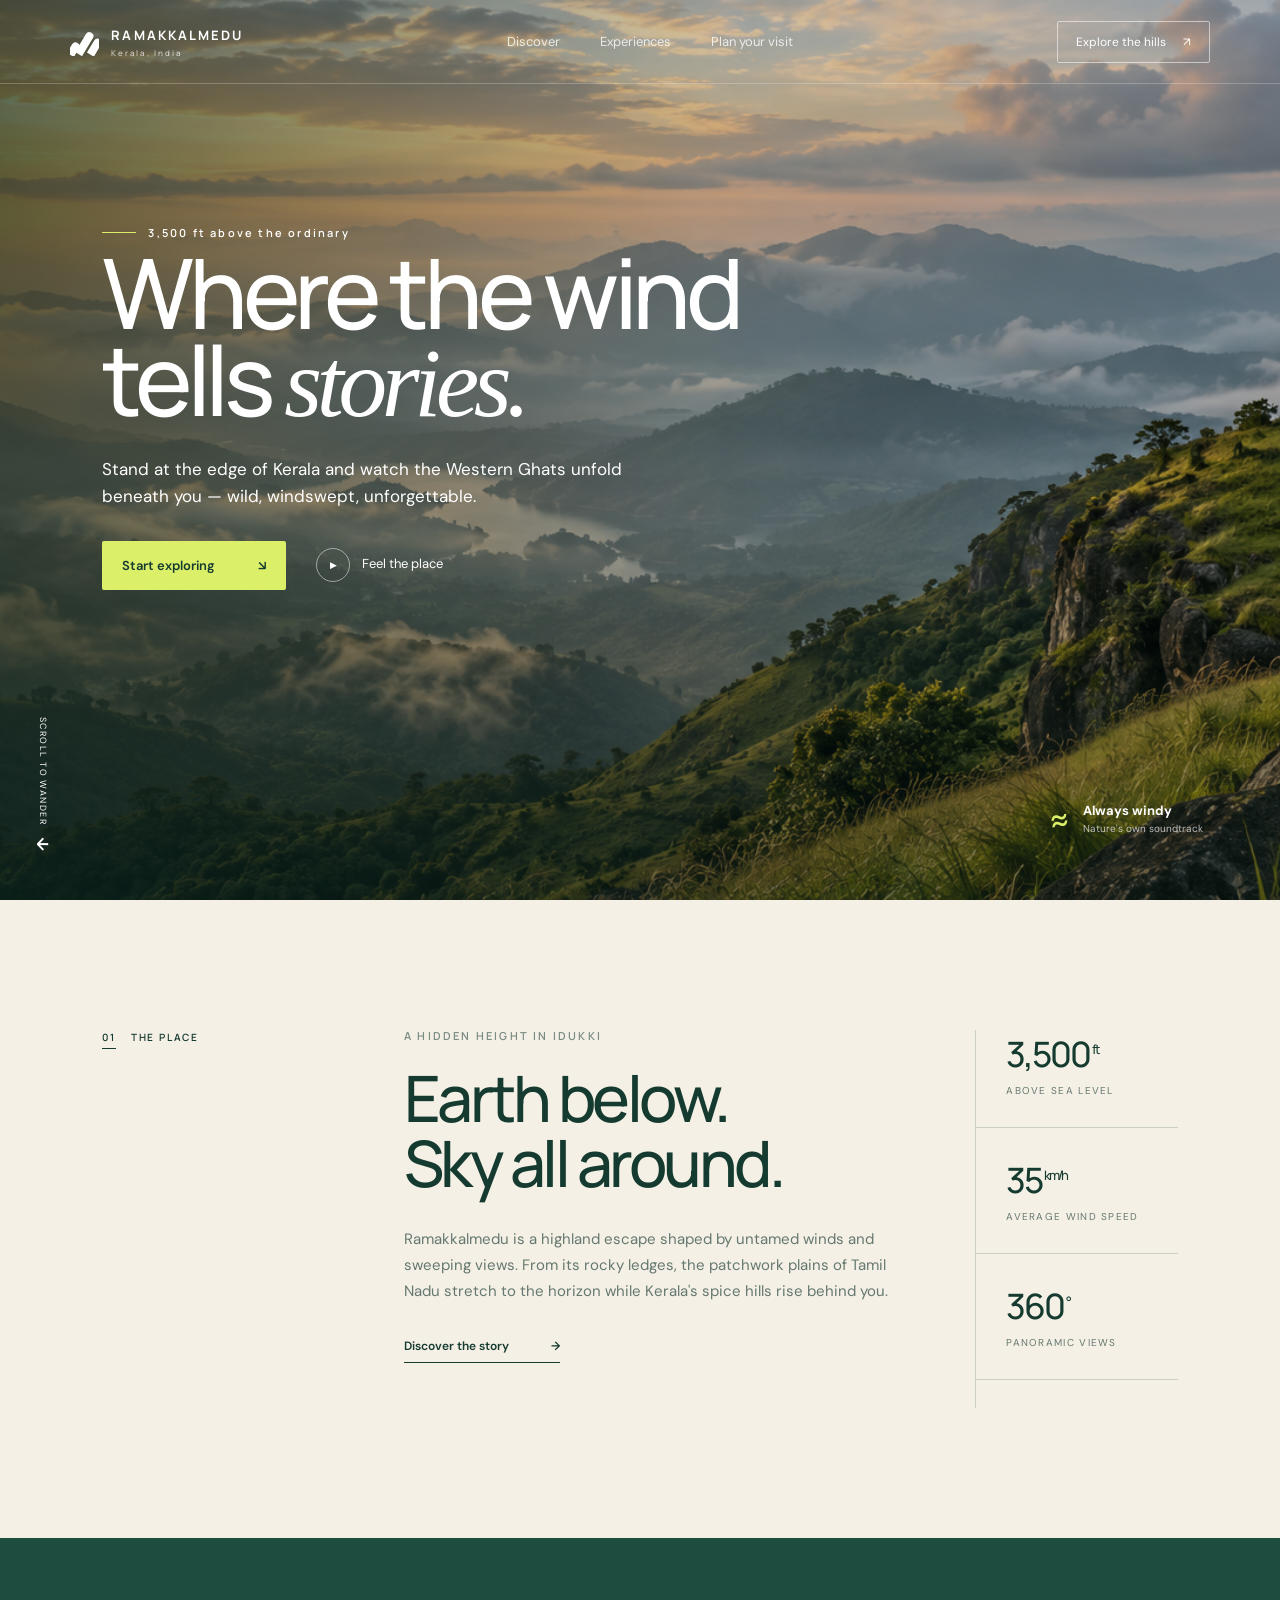
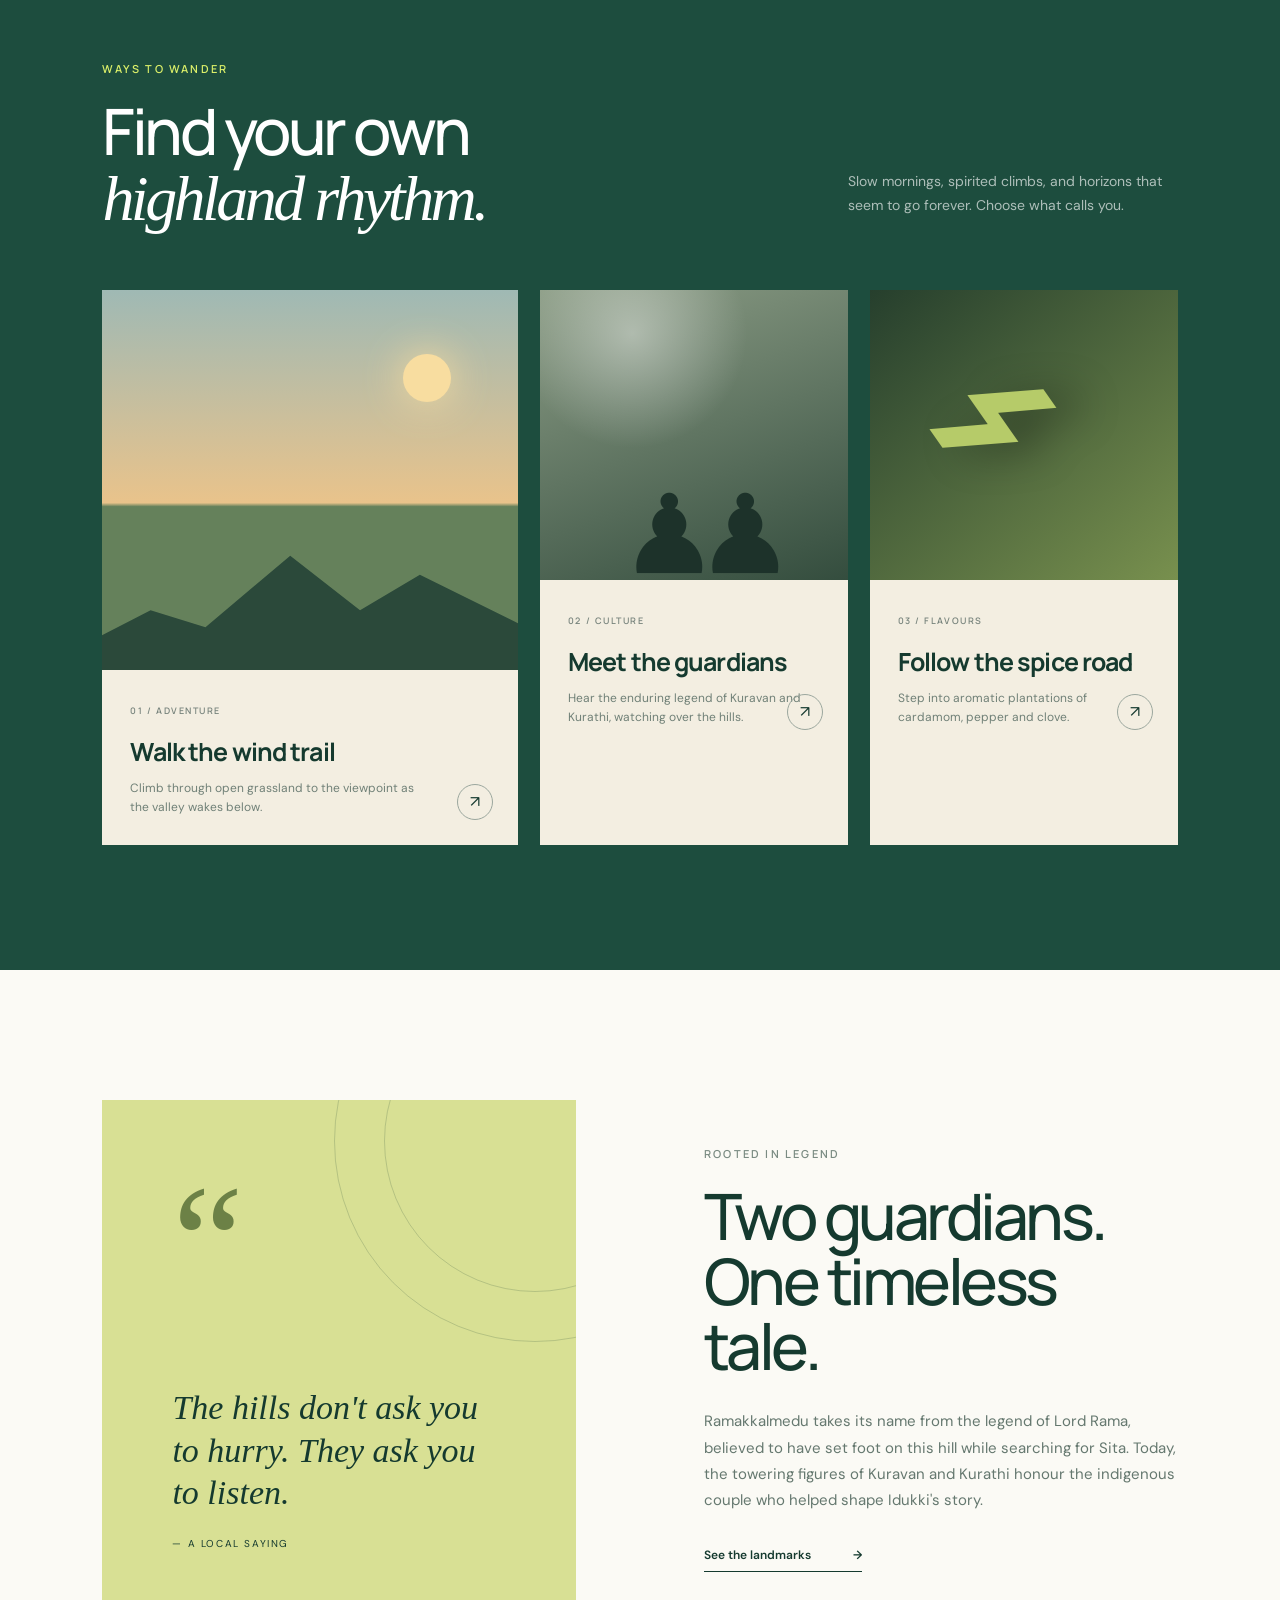
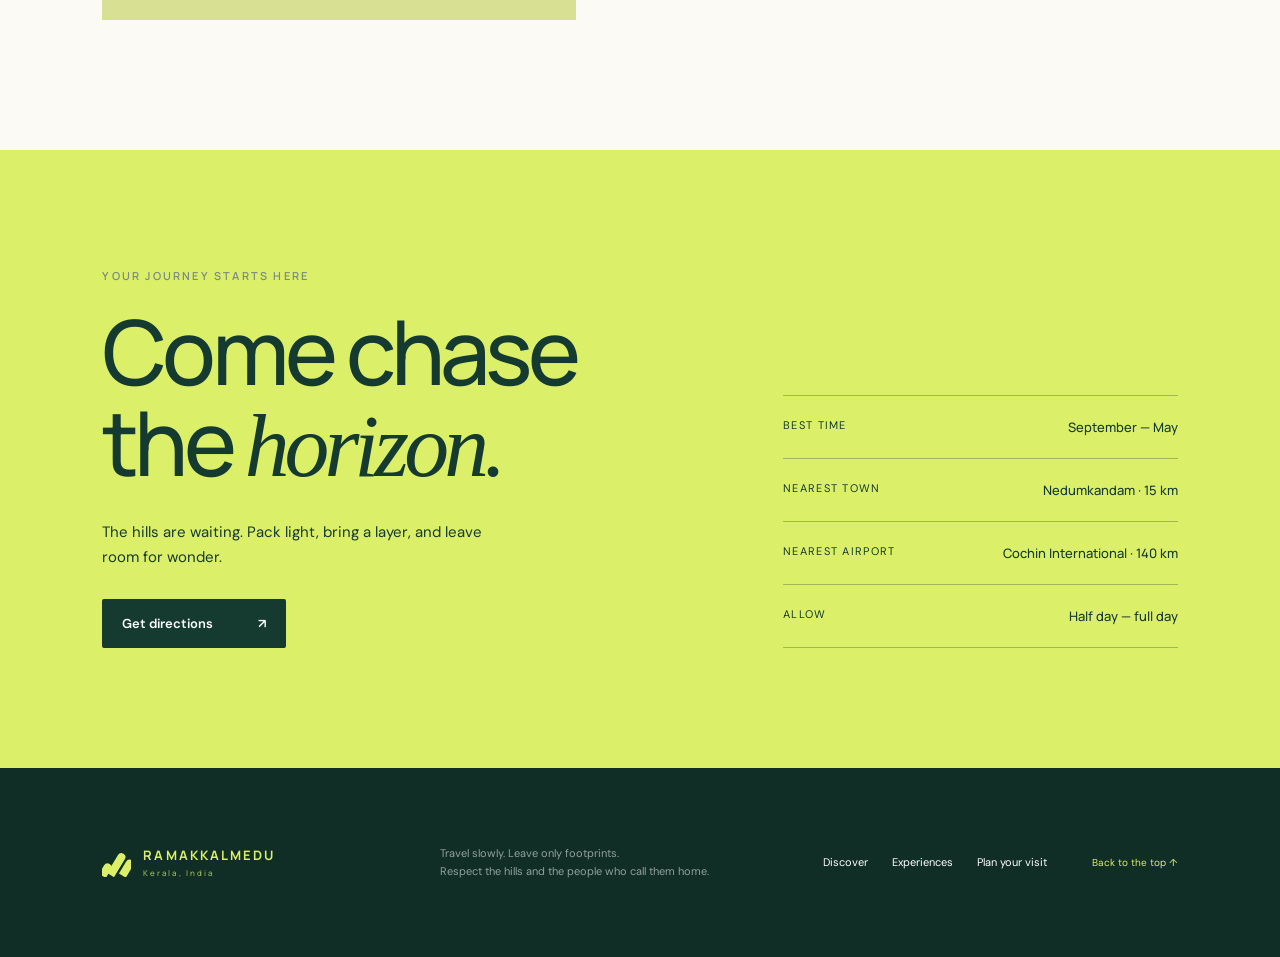
==== index.html @ 91ea4172 "first commit" ====
<!doctype html>
<html lang="en">
<head>
  <meta charset="UTF-8" />
  <meta name="viewport" content="width=device-width, initial-scale=1.0" />
  <meta name="description" content="Discover Ramakkalmedu — Kerala's wind-kissed hill country, panoramic viewpoints and living highland culture." />
  <title>Ramakkalmedu — Where the Wind Tells Stories</title>
  <link rel="preconnect" href="https://fonts.googleapis.com" />
  <link rel="preconnect" href="https://fonts.gstatic.com" crossorigin />
  <link href="https://fonts.googleapis.com/css2?family=DM+Sans:wght@400;500;600&family=Manrope:wght@400;500;600;700&display=swap" rel="stylesheet" />
  <link rel="stylesheet" href="styles.css" />
</head>
<body>
  <header class="site-header" id="top">
    <a href="#top" class="brand" aria-label="Ramakkalmedu home">
      <span class="brand-mark"><i></i><i></i><i></i></span>
      <span>RAMAKKALMEDU<small>Kerala, India</small></span>
    </a>
    <button class="menu-toggle" aria-label="Open navigation" aria-expanded="false"><span></span><span></span></button>
    <nav aria-label="Main navigation">
      <a href="#discover">Discover</a>
      <a href="#experiences">Experiences</a>
      <a href="#plan">Plan your visit</a>
    </nav>
    <a class="header-cta" href="#plan">Explore the hills <span>↗</span></a>
  </header>

  <main>
    <section class="hero" aria-labelledby="hero-title">
      <img class="hero-image" src="assets/ramakkalmedu-hero.png" alt="Golden sunrise over the misty green hills of Ramakkalmedu" />
      <div class="hero-shade"></div>
      <div class="hero-content reveal">
        <p class="eyebrow"><span></span> 3,500 ft above the ordinary</p>
        <h1 id="hero-title">Where the wind<br />tells <em>stories.</em></h1>
        <p class="hero-copy">Stand at the edge of Kerala and watch the Western Ghats unfold beneath you — wild, windswept, unforgettable.</p>
        <div class="hero-actions">
          <a class="button button-light" href="#discover">Start exploring <span>↘</span></a>
          <a class="text-link" href="#story"><span class="play">▶</span> Feel the place</a>
        </div>
      </div>
      <div class="weather-card" aria-label="Current destination conditions">
        <span class="weather-icon">≈</span>
        <div><strong>Always windy</strong><small>Nature's own soundtrack</small></div>
      </div>
      <a class="scroll-cue" href="#discover"><span>Scroll to wander</span><b>↓</b></a>
    </section>

    <section class="intro section" id="discover">
      <div class="section-label reveal"><span>01</span> The place</div>
      <div class="intro-copy reveal">
        <p class="kicker">A HIDDEN HEIGHT IN IDUKKI</p>
        <h2>Earth below.<br />Sky all around.</h2>
        <p>Ramakkalmedu is a highland escape shaped by untamed winds and sweeping views. From its rocky ledges, the patchwork plains of Tamil Nadu stretch to the horizon while Kerala's spice hills rise behind you.</p>
        <a class="arrow-link" href="#story">Discover the story <span>→</span></a>
      </div>
      <div class="stat-stack reveal">
        <div><strong>3,500<sup>ft</sup></strong><span>above sea level</span></div>
        <div><strong>35<sup>km/h</sup></strong><span>average wind speed</span></div>
        <div><strong>360<sup>°</sup></strong><span>panoramic views</span></div>
      </div>
    </section>

    <section class="experience-section" id="experiences">
      <div class="section-head reveal">
        <div><p class="kicker">WAYS TO WANDER</p><h2>Find your own<br /><em>highland rhythm.</em></h2></div>
        <p>Slow mornings, spirited climbs, and horizons that seem to go forever. Choose what calls you.</p>
      </div>
      <div class="experience-grid">
        <article class="experience-card large reveal">
          <div class="card-art trek"><div class="ridge"></div><span class="sun"></span></div>
          <div class="card-content"><span>01 / ADVENTURE</span><h3>Walk the wind trail</h3><p>Climb through open grassland to the viewpoint as the valley wakes below.</p><a href="#plan" aria-label="Plan a wind trail walk">↗</a></div>
        </article>
        <article class="experience-card reveal">
          <div class="card-art culture"><div class="statues">♟ ♟</div></div>
          <div class="card-content"><span>02 / CULTURE</span><h3>Meet the guardians</h3><p>Hear the enduring legend of Kuravan and Kurathi, watching over the hills.</p><a href="#story" aria-label="Read the local story">↗</a></div>
        </article>
        <article class="experience-card reveal">
          <div class="card-art spice"><div class="leaf">⌁</div></div>
          <div class="card-content"><span>03 / FLAVOURS</span><h3>Follow the spice road</h3><p>Step into aromatic plantations of cardamom, pepper and clove.</p><a href="#plan" aria-label="Explore the spice road">↗</a></div>
        </article>
      </div>
    </section>

    <section class="story section" id="story">
      <div class="story-visual reveal">
        <div class="quote-mark">“</div>
        <blockquote>The hills don't ask you to hurry. They ask you to listen.</blockquote>
        <span>— A local saying</span>
      </div>
      <div class="story-copy reveal">
        <p class="kicker">ROOTED IN LEGEND</p>
        <h2>Two guardians.<br />One timeless tale.</h2>
        <p>Ramakkalmedu takes its name from the legend of Lord Rama, believed to have set foot on this hill while searching for Sita. Today, the towering figures of Kuravan and Kurathi honour the indigenous couple who helped shape Idukki's story.</p>
        <a class="arrow-link" href="#plan">See the landmarks <span>→</span></a>
      </div>
    </section>

    <section class="plan" id="plan">
      <div class="plan-content reveal">
        <p class="kicker">YOUR JOURNEY STARTS HERE</p>
        <h2>Come chase<br />the <em>horizon.</em></h2>
        <p>The hills are waiting. Pack light, bring a layer, and leave room for wonder.</p>
        <a class="button button-dark" href="https://www.google.com/maps/search/?api=1&query=Ramakkalmedu%20Kerala" target="_blank" rel="noreferrer">Get directions <span>↗</span></a>
      </div>
      <div class="plan-details reveal">
        <div><span>Best time</span><strong>September — May</strong></div>
        <div><span>Nearest town</span><strong>Nedumkandam · 15 km</strong></div>
        <div><span>Nearest airport</span><strong>Cochin International · 140 km</strong></div>
        <div><span>Allow</span><strong>Half day — full day</strong></div>
      </div>
    </section>
  </main>

  <footer>
    <a href="#top" class="brand footer-brand"><span class="brand-mark"><i></i><i></i><i></i></span><span>RAMAKKALMEDU<small>Kerala, India</small></span></a>
    <p>Travel slowly. Leave only footprints.<br />Respect the hills and the people who call them home.</p>
    <div class="footer-links"><a href="#discover">Discover</a><a href="#experiences">Experiences</a><a href="#plan">Plan your visit</a></div>
    <a class="back-top" href="#top">Back to the top ↑</a>
  </footer>
  <script src="script.js"></script>
</body>
</html>
---- styles.css ----
:root{--ink:#153a2f;--forest:#1d4d3e;--lime:#dbef69;--cream:#f4f0e6;--paper:#fbfaf5;--muted:#65786f;--line:rgba(21,58,47,.18)}
*{box-sizing:border-box}html{scroll-behavior:smooth}body{margin:0;background:var(--paper);color:var(--ink);font-family:"DM Sans",sans-serif}a{color:inherit;text-decoration:none}button{font:inherit}.site-header{height:84px;position:absolute;z-index:10;top:0;left:0;width:100%;display:flex;align-items:center;padding:0 5.5vw;color:white;border-bottom:1px solid rgba(255,255,255,.23)}.brand{display:flex;align-items:center;gap:12px;font-family:Manrope,sans-serif;font-weight:700;letter-spacing:.16em;font-size:13px}.brand small{display:block;margin-top:3px;font-size:8px;font-weight:500;letter-spacing:.22em;opacity:.72}.brand-mark{position:relative;width:29px;height:29px;display:flex;align-items:end;gap:2px;overflow:hidden}.brand-mark i{display:block;width:9px;background:currentColor;transform:rotate(31deg);border-radius:8px 8px 0 0}.brand-mark i:nth-child(1){height:14px}.brand-mark i:nth-child(2){height:25px}.brand-mark i:nth-child(3){height:18px}.site-header nav{margin:auto;display:flex;gap:40px;font-size:13px}.site-header nav a{opacity:.8;transition:.2s}.site-header nav a:hover{opacity:1}.header-cta{border:1px solid rgba(255,255,255,.55);padding:12px 18px;border-radius:2px;font-size:12px}.header-cta span{margin-left:14px}.menu-toggle{display:none;background:none;border:0;color:white}.hero{position:relative;min-height:760px;height:100vh;color:white;overflow:hidden}.hero-image,.hero-shade{position:absolute;inset:0;width:100%;height:100%;object-fit:cover}.hero-shade{background:linear-gradient(90deg,rgba(6,30,24,.65) 0%,rgba(5,28,24,.18) 55%,rgba(8,28,25,.13)),linear-gradient(0deg,rgba(4,23,20,.45),transparent 45%)}.hero-content{position:absolute;z-index:2;top:24%;left:8%;max-width:720px}.eyebrow,.kicker{font:600 11px/1 Manrope,sans-serif;letter-spacing:.2em}.eyebrow{display:flex;align-items:center;gap:12px}.eyebrow span{width:34px;height:1px;background:var(--lime)}h1,h2,h3{font-family:Manrope,sans-serif;margin:0;letter-spacing:-.055em}h1{font-size:clamp(64px,7.6vw,116px);line-height:.89;font-weight:500}em{font-family:Georgia,serif;font-weight:400}.hero-copy{font-size:17px;line-height:1.6;max-width:525px;margin:30px 0}.hero-actions{display:flex;align-items:center;gap:30px}.button{display:inline-flex;align-items:center;justify-content:space-between;min-width:184px;padding:16px 20px;font-size:13px;font-weight:600;border-radius:2px}.button-light{background:var(--lime);color:var(--ink)}.text-link{font-size:13px}.play{border:1px solid rgba(255,255,255,.5);border-radius:50%;width:34px;height:34px;display:inline-grid;place-items:center;font-size:9px;margin-right:9px}.weather-card{position:absolute;right:6%;bottom:58px;z-index:2;display:flex;align-items:center;gap:14px}.weather-icon{font-size:36px;color:var(--lime);transform:rotate(-8deg)}.weather-card strong,.weather-card small{display:block}.weather-card strong{font-size:13px}.weather-card small{font-size:10px;opacity:.7;margin-top:3px}.scroll-cue{position:absolute;z-index:3;left:2.5%;bottom:48px;display:flex;align-items:center;gap:12px;writing-mode:vertical-rl;font-size:9px;letter-spacing:.16em;text-transform:uppercase}.scroll-cue b{font-size:16px}.section{padding:130px 8vw}.intro{display:grid;grid-template-columns:1fr 2.2fr .9fr;gap:6vw;background:var(--cream)}.section-label{font:600 10px Manrope,sans-serif;letter-spacing:.18em;text-transform:uppercase}.section-label span{border-bottom:1px solid var(--ink);margin-right:11px;padding-bottom:4px}.kicker{color:#7a8b82;margin:0 0 24px}.intro-copy h2,.story-copy h2,.section-head h2,.plan h2{font-size:clamp(45px,5vw,74px);line-height:1.02;font-weight:500}.intro-copy>p:not(.kicker),.story-copy>p:not(.kicker){max-width:570px;color:var(--muted);line-height:1.75;font-size:15px;margin:30px 0}.arrow-link{display:inline-flex;gap:42px;align-items:center;font-size:12px;font-weight:600;border-bottom:1px solid var(--ink);padding-bottom:8px}.stat-stack{border-left:1px solid var(--line)}.stat-stack div{padding:0 0 28px 30px;margin-bottom:28px;border-bottom:1px solid var(--line)}.stat-stack strong{display:block;font:500 35px Manrope,sans-serif;letter-spacing:-.06em}.stat-stack sup{font-size:13px;margin-left:2px}.stat-stack span{font-size:10px;text-transform:uppercase;letter-spacing:.13em;color:var(--muted)}.experience-section{background:var(--forest);color:white;padding:125px 8vw}.section-head{display:flex;justify-content:space-between;align-items:end;margin-bottom:58px}.section-head .kicker{color:var(--lime)}.section-head>p{width:330px;line-height:1.7;color:rgba(255,255,255,.64);font-size:14px}.experience-grid{display:grid;grid-template-columns:1.35fr 1fr 1fr;gap:22px}.experience-card{background:#f3eee1;color:var(--ink)}.card-art{height:290px;position:relative;overflow:hidden}.experience-card.large .card-art{height:380px}.trek{background:linear-gradient(#9fb9b4,#e9c38b 56%,#65815b 57%)}.ridge{position:absolute;left:-10%;right:-10%;bottom:-50px;height:210px;background:#2b493a;clip-path:polygon(0 70%,18% 48%,29% 56%,46% 22%,60% 48%,72% 31%,100% 64%,100% 100%,0 100%)}.ridge:after{content:"";position:absolute;left:58%;top:35px;width:3px;height:32px;background:#172d25;box-shadow:5px 10px 0 -1px #172d25}.sun{position:absolute;right:16%;top:17%;width:48px;height:48px;border-radius:50%;background:#f8dda0;box-shadow:0 0 40px #f8dda0}.culture{background:linear-gradient(160deg,#8c9d86,#344d3e)}.culture:before{content:"";position:absolute;inset:0;background:radial-gradient(circle at 30% 15%,rgba(255,255,255,.4),transparent 35%)}.statues{font:110px Georgia;color:#1d322a;position:absolute;bottom:-20px;left:26%;letter-spacing:-25px}.spice{background:linear-gradient(140deg,#263f2d,#78904e)}.leaf{position:absolute;font-size:240px;line-height:1;transform:rotate(-35deg);color:#b6cb69;left:15%;top:0;text-shadow:20px 20px 40px rgba(0,0,0,.35)}.card-content{position:relative;padding:28px}.card-content>span{font:600 9px Manrope;letter-spacing:.17em;color:#78847d}.card-content h3{font-size:25px;margin:15px 0 10px;letter-spacing:-.035em}.card-content p{font-size:12px;line-height:1.6;color:#708077;max-width:290px;margin:0}.card-content>a{position:absolute;right:25px;bottom:25px;border:1px solid #9ba79e;border-radius:50%;width:36px;height:36px;display:grid;place-items:center}.story{display:grid;grid-template-columns:1fr 1fr;gap:10vw;align-items:center}.story-visual{min-height:520px;background:#d8e094;position:relative;padding:70px;display:flex;flex-direction:column;justify-content:flex-end;overflow:hidden}.story-visual:before,.story-visual:after{content:"";position:absolute;width:400px;height:400px;border:1px solid rgba(21,58,47,.18);border-radius:50%;top:-160px;right:-160px}.story-visual:after{width:300px;height:300px;top:-110px;right:-110px}.quote-mark{font:160px Georgia;line-height:.4;color:#6c8146;position:absolute;top:110px}.story-visual blockquote{font:italic 34px/1.25 Georgia;margin:0 0 22px;max-width:480px}.story-visual span{font-size:10px;letter-spacing:.16em;text-transform:uppercase}.plan{background:var(--lime);padding:120px 8vw;display:grid;grid-template-columns:1.4fr 1fr;gap:10vw;align-items:end}.plan h2{font-size:clamp(58px,7vw,100px)}.plan-content>p:not(.kicker){font-size:15px;max-width:420px;line-height:1.7;margin:28px 0}.button-dark{background:var(--ink);color:white}.plan-details{border-top:1px solid rgba(21,58,47,.3)}.plan-details div{padding:22px 0;border-bottom:1px solid rgba(21,58,47,.3);display:flex;justify-content:space-between}.plan-details span{font-size:11px;text-transform:uppercase;letter-spacing:.12em}.plan-details strong{font:500 13px Manrope}footer{background:#102e26;color:white;padding:65px 8vw;display:grid;grid-template-columns:1.3fr 1.5fr 1fr auto;align-items:center;gap:40px}.footer-brand{color:var(--lime)}footer p{font-size:11px;line-height:1.7;color:rgba(255,255,255,.55)}.footer-links{display:flex;gap:24px;font-size:11px}.back-top{font-size:10px;color:var(--lime)}.reveal{opacity:0;transform:translateY(28px);transition:opacity .8s ease,transform .8s ease}.reveal.visible{opacity:1;transform:none}
@media(max-width:900px){.site-header{padding:0 22px}.site-header nav,.header-cta{display:none}.menu-toggle{display:block;margin-left:auto}.menu-toggle span{display:block;width:26px;height:1px;background:white;margin:7px}.site-header.open{height:auto;padding-bottom:26px;flex-wrap:wrap;background:#153a2f}.site-header.open nav{display:flex;width:100%;flex-direction:column;gap:18px;padding-top:24px}.hero-content{left:7%;top:22%}.scroll-cue{display:none}.intro{grid-template-columns:1fr}.stat-stack{border-left:0;display:grid;grid-template-columns:repeat(3,1fr)}.stat-stack div{padding-left:0}.experience-grid{grid-template-columns:1fr 1fr}.experience-card.large{grid-column:1/-1}.story{grid-template-columns:1fr}.plan{grid-template-columns:1fr}footer{grid-template-columns:1fr 1fr}.footer-links{justify-content:end}}
@media(max-width:600px){.hero{min-height:700px}.hero-content{top:21%;right:7%}h1{font-size:57px}.hero-copy{font-size:14px;max-width:340px}.hero-actions{align-items:flex-start;flex-direction:column;gap:18px}.weather-card{display:none}.section,.experience-section,.plan{padding:90px 24px}.intro{gap:48px}.stat-stack{grid-template-columns:1fr}.section-head{display:block}.section-head>p{width:auto;margin-top:24px}.experience-grid{grid-template-columns:1fr}.experience-card.large{grid-column:auto}.experience-card.large .card-art,.card-art{height:280px}.story{gap:50px}.story-visual{min-height:430px;padding:38px}.story-visual blockquote{font-size:28px}.plan h2{font-size:58px}.plan-details div{gap:20px}.plan-details strong{text-align:right}footer{grid-template-columns:1fr}.footer-links{justify-content:flex-start;flex-wrap:wrap}.back-top{margin-top:10px}}
@media(prefers-reduced-motion:reduce){html{scroll-behavior:auto}.reveal{opacity:1;transform:none;transition:none}}
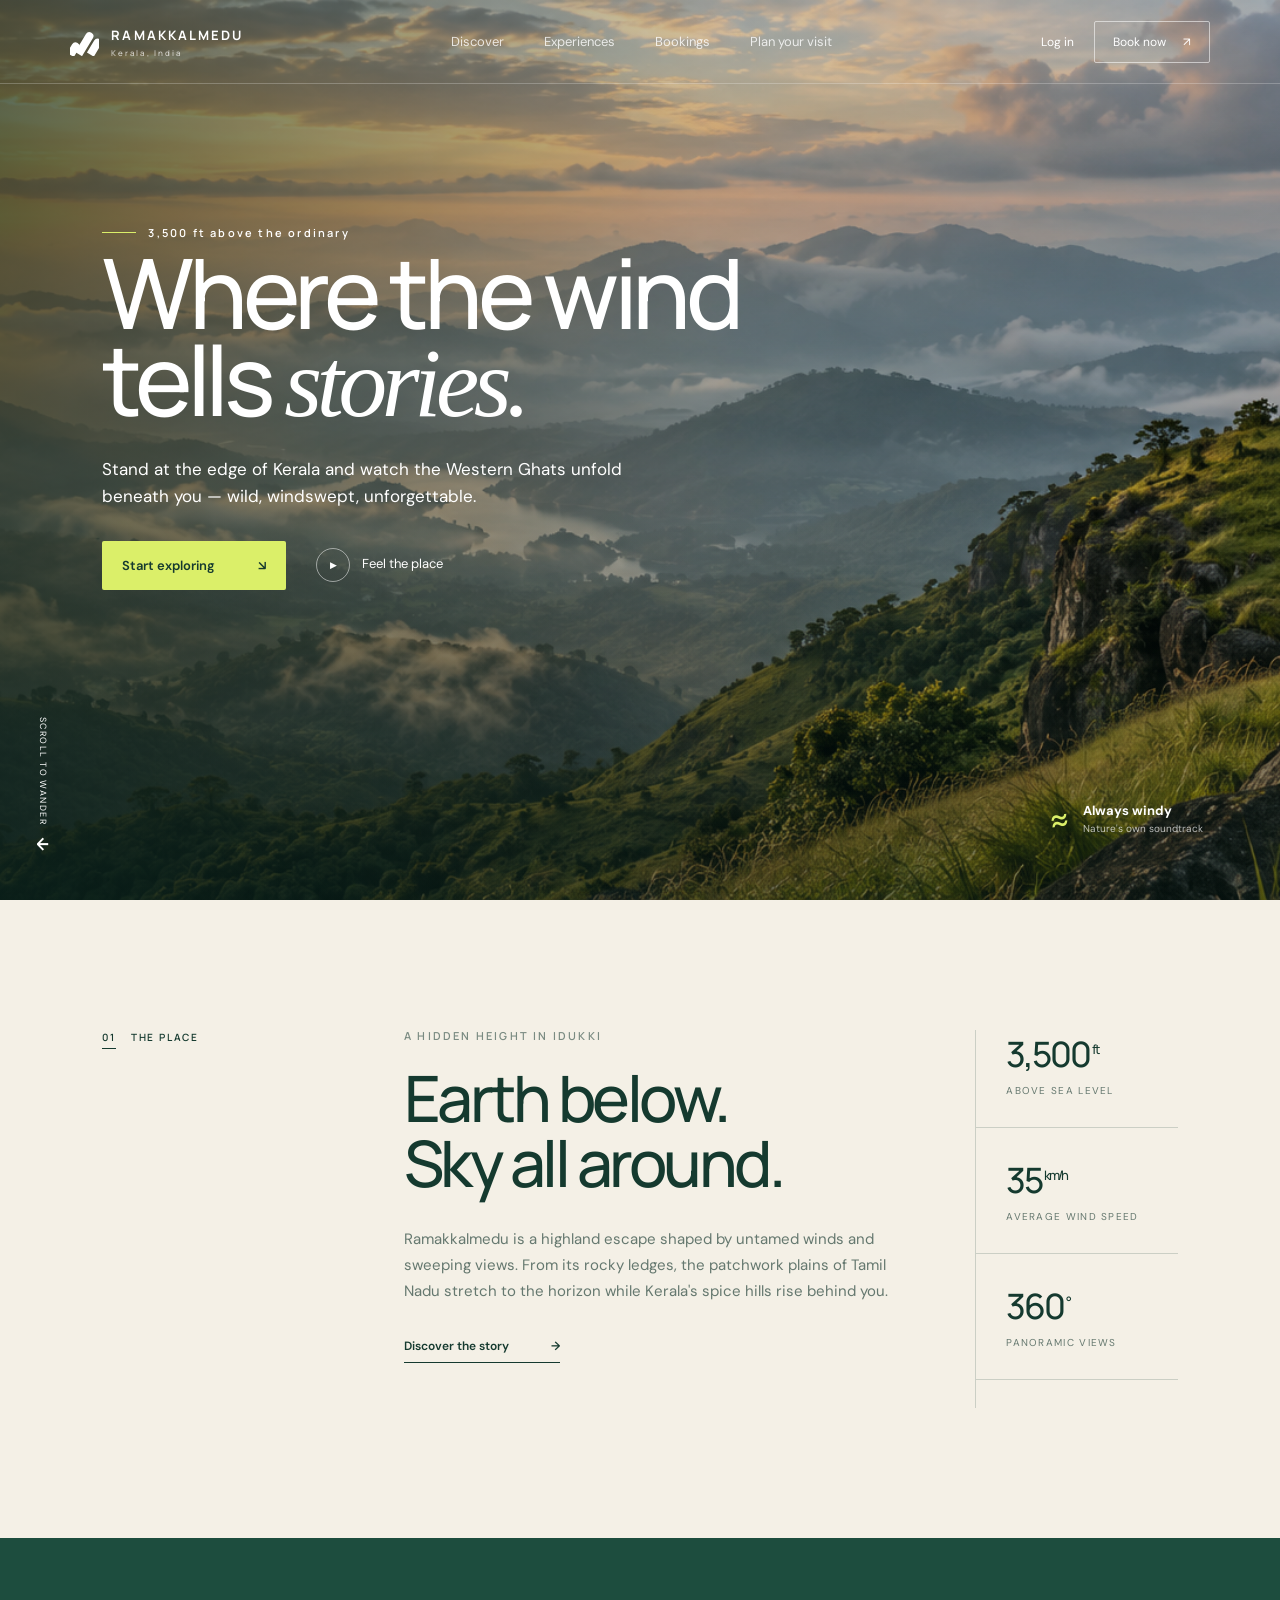
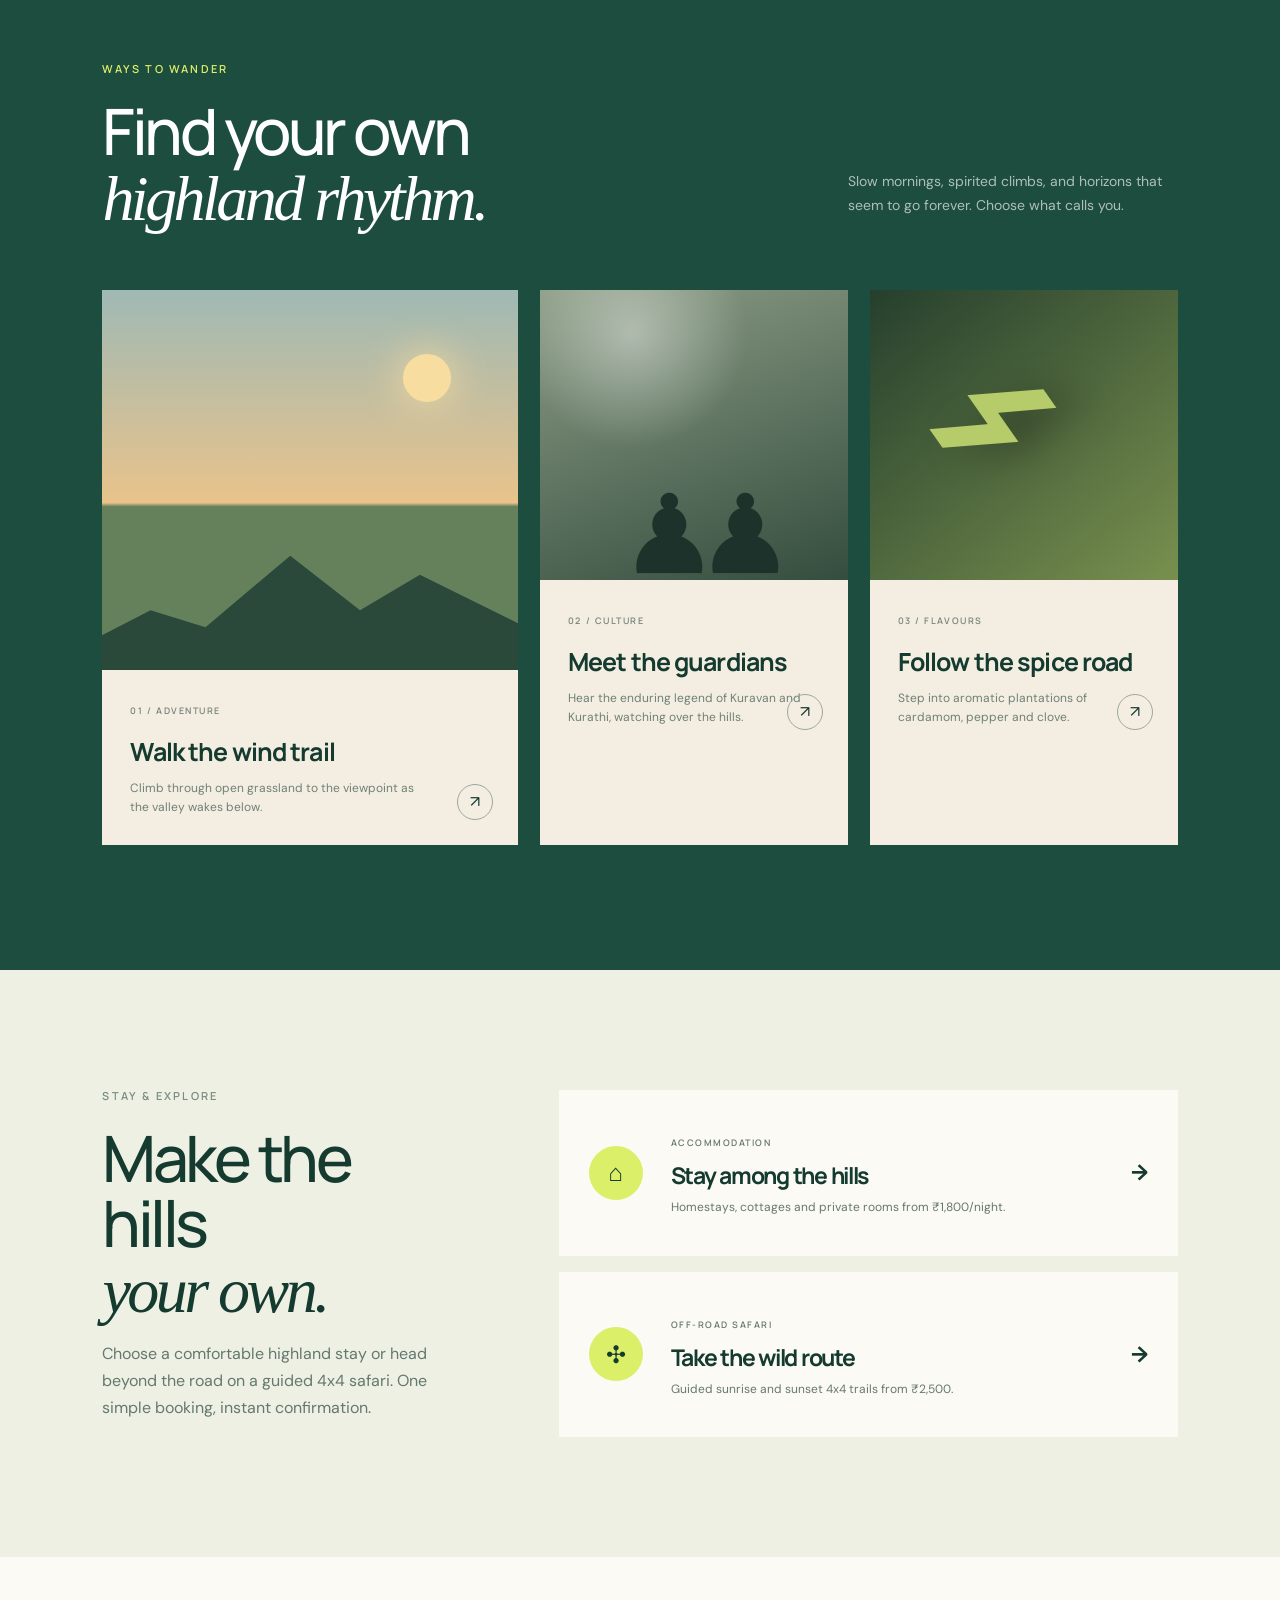
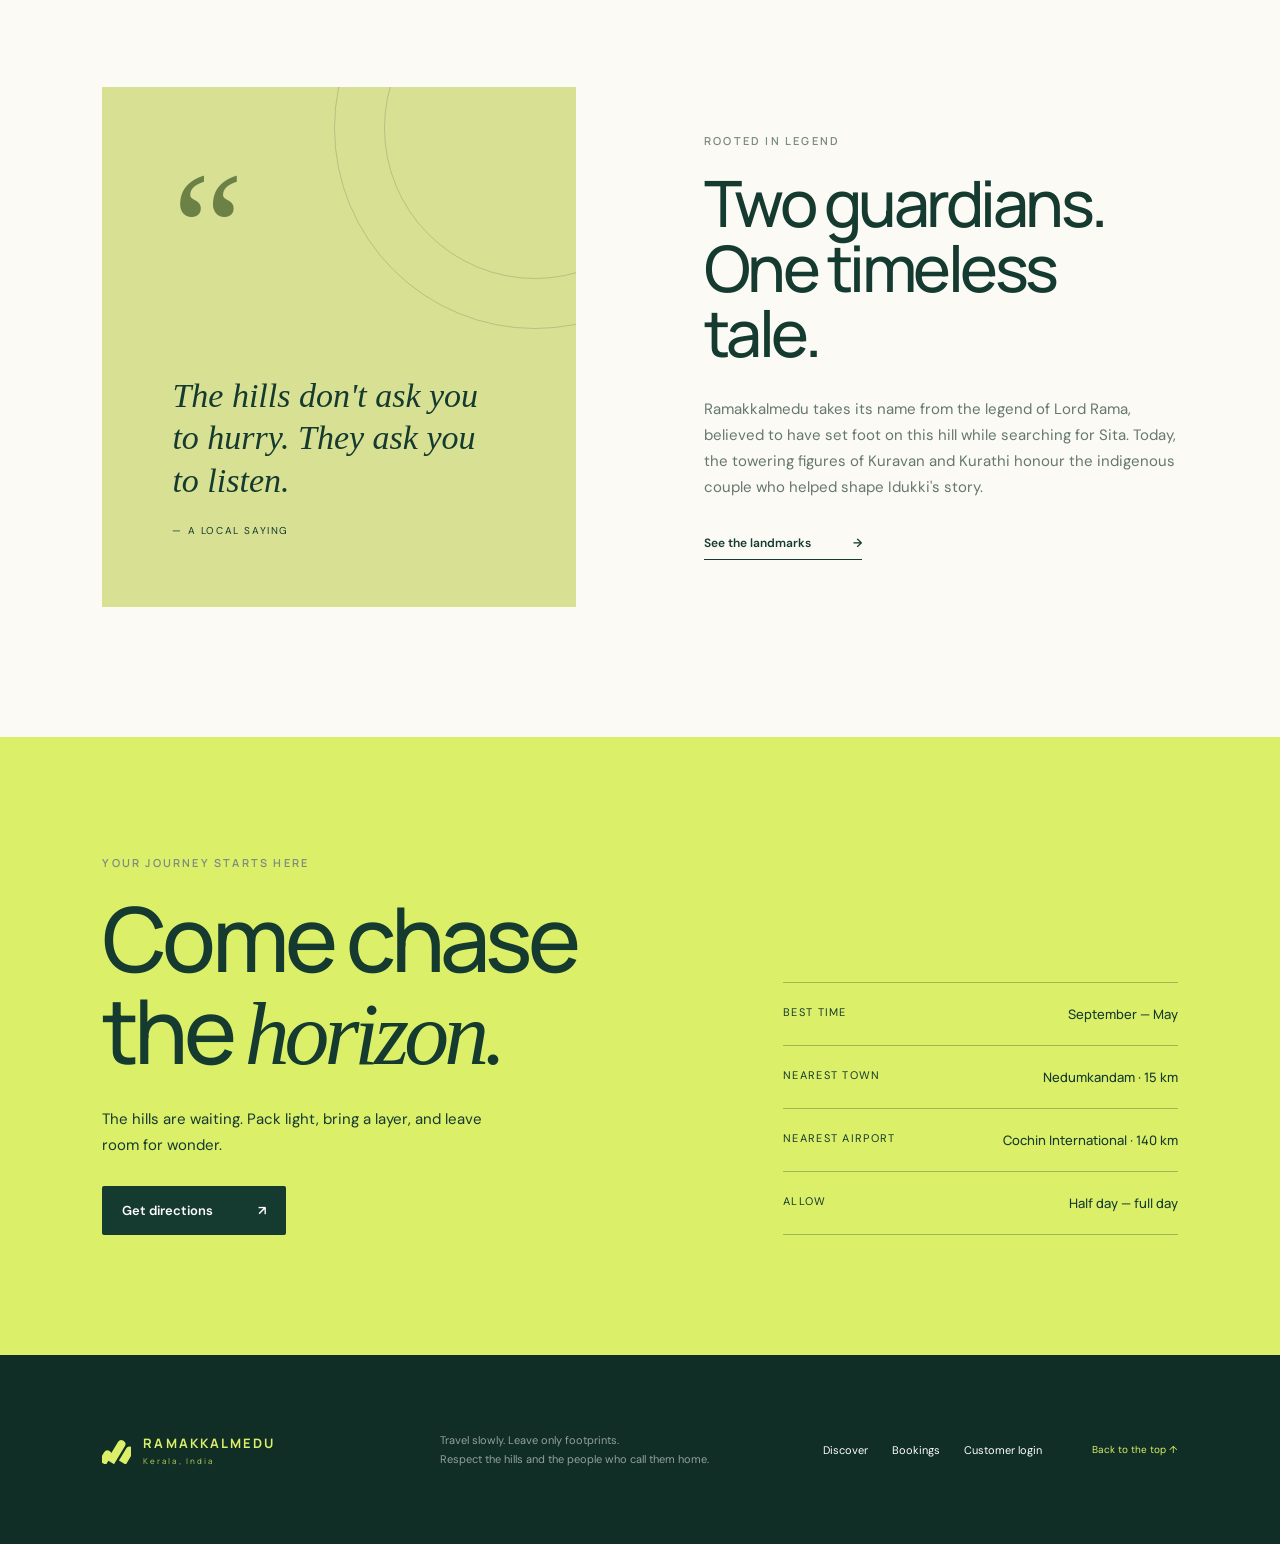
==== commit 2d050724: "chng" ====
--- a/index.html
+++ b/index.html
@@ -20,9 +20,10 @@
     <nav aria-label="Main navigation">
       <a href="#discover">Discover</a>
       <a href="#experiences">Experiences</a>
+      <a href="booking.html">Bookings</a>
       <a href="#plan">Plan your visit</a>
     </nav>
-    <a class="header-cta" href="#plan">Explore the hills <span>↗</span></a>
+    <div class="header-actions"><a class="login-link" href="login.html">Log in</a><a class="header-cta" href="booking.html">Book now <span>↗</span></a></div>
   </header>
 
   <main>
@@ -81,6 +82,22 @@
       </div>
     </section>
 
+    <section class="book-section" id="book">
+      <div class="book-intro reveal">
+        <p class="kicker">STAY &amp; EXPLORE</p>
+        <h2>Make the hills<br /><em>your own.</em></h2>
+        <p>Choose a comfortable highland stay or head beyond the road on a guided 4x4 safari. One simple booking, instant confirmation.</p>
+      </div>
+      <div class="book-options">
+        <a class="book-option reveal" href="booking.html?type=stay">
+          <span class="book-icon">⌂</span><div><small>ACCOMMODATION</small><h3>Stay among the hills</h3><p>Homestays, cottages and private rooms from &#8377;1,800/night.</p></div><b>→</b>
+        </a>
+        <a class="book-option reveal" href="booking.html?type=safari">
+          <span class="book-icon">✣</span><div><small>OFF-ROAD SAFARI</small><h3>Take the wild route</h3><p>Guided sunrise and sunset 4x4 trails from &#8377;2,500.</p></div><b>→</b>
+        </a>
+      </div>
+    </section>
+
     <section class="story section" id="story">
       <div class="story-visual reveal">
         <div class="quote-mark">“</div>
@@ -114,7 +131,7 @@
   <footer>
     <a href="#top" class="brand footer-brand"><span class="brand-mark"><i></i><i></i><i></i></span><span>RAMAKKALMEDU<small>Kerala, India</small></span></a>
     <p>Travel slowly. Leave only footprints.<br />Respect the hills and the people who call them home.</p>
-    <div class="footer-links"><a href="#discover">Discover</a><a href="#experiences">Experiences</a><a href="#plan">Plan your visit</a></div>
+    <div class="footer-links"><a href="#discover">Discover</a><a href="booking.html">Bookings</a><a href="login.html">Customer login</a></div>
     <a class="back-top" href="#top">Back to the top ↑</a>
   </footer>
   <script src="script.js"></script>
--- a/styles.css
+++ b/styles.css
@@ -2,4 +2,7 @@
 *{box-sizing:border-box}html{scroll-behavior:smooth}body{margin:0;background:var(--paper);color:var(--ink);font-family:"DM Sans",sans-serif}a{color:inherit;text-decoration:none}button{font:inherit}.site-header{height:84px;position:absolute;z-index:10;top:0;left:0;width:100%;display:flex;align-items:center;padding:0 5.5vw;color:white;border-bottom:1px solid rgba(255,255,255,.23)}.brand{display:flex;align-items:center;gap:12px;font-family:Manrope,sans-serif;font-weight:700;letter-spacing:.16em;font-size:13px}.brand small{display:block;margin-top:3px;font-size:8px;font-weight:500;letter-spacing:.22em;opacity:.72}.brand-mark{position:relative;width:29px;height:29px;display:flex;align-items:end;gap:2px;overflow:hidden}.brand-mark i{display:block;width:9px;background:currentColor;transform:rotate(31deg);border-radius:8px 8px 0 0}.brand-mark i:nth-child(1){height:14px}.brand-mark i:nth-child(2){height:25px}.brand-mark i:nth-child(3){height:18px}.site-header nav{margin:auto;display:flex;gap:40px;font-size:13px}.site-header nav a{opacity:.8;transition:.2s}.site-header nav a:hover{opacity:1}.header-cta{border:1px solid rgba(255,255,255,.55);padding:12px 18px;border-radius:2px;font-size:12px}.header-cta span{margin-left:14px}.menu-toggle{display:none;background:none;border:0;color:white}.hero{position:relative;min-height:760px;height:100vh;color:white;overflow:hidden}.hero-image,.hero-shade{position:absolute;inset:0;width:100%;height:100%;object-fit:cover}.hero-shade{background:linear-gradient(90deg,rgba(6,30,24,.65) 0%,rgba(5,28,24,.18) 55%,rgba(8,28,25,.13)),linear-gradient(0deg,rgba(4,23,20,.45),transparent 45%)}.hero-content{position:absolute;z-index:2;top:24%;left:8%;max-width:720px}.eyebrow,.kicker{font:600 11px/1 Manrope,sans-serif;letter-spacing:.2em}.eyebrow{display:flex;align-items:center;gap:12px}.eyebrow span{width:34px;height:1px;background:var(--lime)}h1,h2,h3{font-family:Manrope,sans-serif;margin:0;letter-spacing:-.055em}h1{font-size:clamp(64px,7.6vw,116px);line-height:.89;font-weight:500}em{font-family:Georgia,serif;font-weight:400}.hero-copy{font-size:17px;line-height:1.6;max-width:525px;margin:30px 0}.hero-actions{display:flex;align-items:center;gap:30px}.button{display:inline-flex;align-items:center;justify-content:space-between;min-width:184px;padding:16px 20px;font-size:13px;font-weight:600;border-radius:2px}.button-light{background:var(--lime);color:var(--ink)}.text-link{font-size:13px}.play{border:1px solid rgba(255,255,255,.5);border-radius:50%;width:34px;height:34px;display:inline-grid;place-items:center;font-size:9px;margin-right:9px}.weather-card{position:absolute;right:6%;bottom:58px;z-index:2;display:flex;align-items:center;gap:14px}.weather-icon{font-size:36px;color:var(--lime);transform:rotate(-8deg)}.weather-card strong,.weather-card small{display:block}.weather-card strong{font-size:13px}.weather-card small{font-size:10px;opacity:.7;margin-top:3px}.scroll-cue{position:absolute;z-index:3;left:2.5%;bottom:48px;display:flex;align-items:center;gap:12px;writing-mode:vertical-rl;font-size:9px;letter-spacing:.16em;text-transform:uppercase}.scroll-cue b{font-size:16px}.section{padding:130px 8vw}.intro{display:grid;grid-template-columns:1fr 2.2fr .9fr;gap:6vw;background:var(--cream)}.section-label{font:600 10px Manrope,sans-serif;letter-spacing:.18em;text-transform:uppercase}.section-label span{border-bottom:1px solid var(--ink);margin-right:11px;padding-bottom:4px}.kicker{color:#7a8b82;margin:0 0 24px}.intro-copy h2,.story-copy h2,.section-head h2,.plan h2{font-size:clamp(45px,5vw,74px);line-height:1.02;font-weight:500}.intro-copy>p:not(.kicker),.story-copy>p:not(.kicker){max-width:570px;color:var(--muted);line-height:1.75;font-size:15px;margin:30px 0}.arrow-link{display:inline-flex;gap:42px;align-items:center;font-size:12px;font-weight:600;border-bottom:1px solid var(--ink);padding-bottom:8px}.stat-stack{border-left:1px solid var(--line)}.stat-stack div{padding:0 0 28px 30px;margin-bottom:28px;border-bottom:1px solid var(--line)}.stat-stack strong{display:block;font:500 35px Manrope,sans-serif;letter-spacing:-.06em}.stat-stack sup{font-size:13px;margin-left:2px}.stat-stack span{font-size:10px;text-transform:uppercase;letter-spacing:.13em;color:var(--muted)}.experience-section{background:var(--forest);color:white;padding:125px 8vw}.section-head{display:flex;justify-content:space-between;align-items:end;margin-bottom:58px}.section-head .kicker{color:var(--lime)}.section-head>p{width:330px;line-height:1.7;color:rgba(255,255,255,.64);font-size:14px}.experience-grid{display:grid;grid-template-columns:1.35fr 1fr 1fr;gap:22px}.experience-card{background:#f3eee1;color:var(--ink)}.card-art{height:290px;position:relative;overflow:hidden}.experience-card.large .card-art{height:380px}.trek{background:linear-gradient(#9fb9b4,#e9c38b 56%,#65815b 57%)}.ridge{position:absolute;left:-10%;right:-10%;bottom:-50px;height:210px;background:#2b493a;clip-path:polygon(0 70%,18% 48%,29% 56%,46% 22%,60% 48%,72% 31%,100% 64%,100% 100%,0 100%)}.ridge:after{content:"";position:absolute;left:58%;top:35px;width:3px;height:32px;background:#172d25;box-shadow:5px 10px 0 -1px #172d25}.sun{position:absolute;right:16%;top:17%;width:48px;height:48px;border-radius:50%;background:#f8dda0;box-shadow:0 0 40px #f8dda0}.culture{background:linear-gradient(160deg,#8c9d86,#344d3e)}.culture:before{content:"";position:absolute;inset:0;background:radial-gradient(circle at 30% 15%,rgba(255,255,255,.4),transparent 35%)}.statues{font:110px Georgia;color:#1d322a;position:absolute;bottom:-20px;left:26%;letter-spacing:-25px}.spice{background:linear-gradient(140deg,#263f2d,#78904e)}.leaf{position:absolute;font-size:240px;line-height:1;transform:rotate(-35deg);color:#b6cb69;left:15%;top:0;text-shadow:20px 20px 40px rgba(0,0,0,.35)}.card-content{position:relative;padding:28px}.card-content>span{font:600 9px Manrope;letter-spacing:.17em;color:#78847d}.card-content h3{font-size:25px;margin:15px 0 10px;letter-spacing:-.035em}.card-content p{font-size:12px;line-height:1.6;color:#708077;max-width:290px;margin:0}.card-content>a{position:absolute;right:25px;bottom:25px;border:1px solid #9ba79e;border-radius:50%;width:36px;height:36px;display:grid;place-items:center}.story{display:grid;grid-template-columns:1fr 1fr;gap:10vw;align-items:center}.story-visual{min-height:520px;background:#d8e094;position:relative;padding:70px;display:flex;flex-direction:column;justify-content:flex-end;overflow:hidden}.story-visual:before,.story-visual:after{content:"";position:absolute;width:400px;height:400px;border:1px solid rgba(21,58,47,.18);border-radius:50%;top:-160px;right:-160px}.story-visual:after{width:300px;height:300px;top:-110px;right:-110px}.quote-mark{font:160px Georgia;line-height:.4;color:#6c8146;position:absolute;top:110px}.story-visual blockquote{font:italic 34px/1.25 Georgia;margin:0 0 22px;max-width:480px}.story-visual span{font-size:10px;letter-spacing:.16em;text-transform:uppercase}.plan{background:var(--lime);padding:120px 8vw;display:grid;grid-template-columns:1.4fr 1fr;gap:10vw;align-items:end}.plan h2{font-size:clamp(58px,7vw,100px)}.plan-content>p:not(.kicker){font-size:15px;max-width:420px;line-height:1.7;margin:28px 0}.button-dark{background:var(--ink);color:white}.plan-details{border-top:1px solid rgba(21,58,47,.3)}.plan-details div{padding:22px 0;border-bottom:1px solid rgba(21,58,47,.3);display:flex;justify-content:space-between}.plan-details span{font-size:11px;text-transform:uppercase;letter-spacing:.12em}.plan-details strong{font:500 13px Manrope}footer{background:#102e26;color:white;padding:65px 8vw;display:grid;grid-template-columns:1.3fr 1.5fr 1fr auto;align-items:center;gap:40px}.footer-brand{color:var(--lime)}footer p{font-size:11px;line-height:1.7;color:rgba(255,255,255,.55)}.footer-links{display:flex;gap:24px;font-size:11px}.back-top{font-size:10px;color:var(--lime)}.reveal{opacity:0;transform:translateY(28px);transition:opacity .8s ease,transform .8s ease}.reveal.visible{opacity:1;transform:none}
 @media(max-width:900px){.site-header{padding:0 22px}.site-header nav,.header-cta{display:none}.menu-toggle{display:block;margin-left:auto}.menu-toggle span{display:block;width:26px;height:1px;background:white;margin:7px}.site-header.open{height:auto;padding-bottom:26px;flex-wrap:wrap;background:#153a2f}.site-header.open nav{display:flex;width:100%;flex-direction:column;gap:18px;padding-top:24px}.hero-content{left:7%;top:22%}.scroll-cue{display:none}.intro{grid-template-columns:1fr}.stat-stack{border-left:0;display:grid;grid-template-columns:repeat(3,1fr)}.stat-stack div{padding-left:0}.experience-grid{grid-template-columns:1fr 1fr}.experience-card.large{grid-column:1/-1}.story{grid-template-columns:1fr}.plan{grid-template-columns:1fr}footer{grid-template-columns:1fr 1fr}.footer-links{justify-content:end}}
 @media(max-width:600px){.hero{min-height:700px}.hero-content{top:21%;right:7%}h1{font-size:57px}.hero-copy{font-size:14px;max-width:340px}.hero-actions{align-items:flex-start;flex-direction:column;gap:18px}.weather-card{display:none}.section,.experience-section,.plan{padding:90px 24px}.intro{gap:48px}.stat-stack{grid-template-columns:1fr}.section-head{display:block}.section-head>p{width:auto;margin-top:24px}.experience-grid{grid-template-columns:1fr}.experience-card.large{grid-column:auto}.experience-card.large .card-art,.card-art{height:280px}.story{gap:50px}.story-visual{min-height:430px;padding:38px}.story-visual blockquote{font-size:28px}.plan h2{font-size:58px}.plan-details div{gap:20px}.plan-details strong{text-align:right}footer{grid-template-columns:1fr}.footer-links{justify-content:flex-start;flex-wrap:wrap}.back-top{margin-top:10px}}
+.header-actions{display:flex;align-items:center;gap:20px}.login-link{font-size:12px}.book-section{padding:120px 8vw;background:#eef0e4;display:grid;grid-template-columns:.8fr 1.4fr;gap:8vw}.book-intro h2{font-size:clamp(45px,5vw,74px);line-height:1.02;font-weight:500}.book-intro>p:last-child{color:var(--muted);line-height:1.7;max-width:430px}.book-options{display:grid;gap:16px}.book-option{background:var(--paper);padding:30px;display:grid;grid-template-columns:60px 1fr auto;gap:22px;align-items:center;transition:transform .25s,box-shadow .25s}.book-option:hover{transform:translateY(-4px);box-shadow:0 18px 40px rgba(21,58,47,.09)}.book-icon{width:54px;height:54px;border-radius:50%;background:var(--lime);display:grid;place-items:center;font-size:24px}.book-option small{font:600 9px Manrope;letter-spacing:.17em;color:var(--muted)}.book-option h3{font-size:23px;margin:8px 0}.book-option p{font-size:12px;color:var(--muted);margin:0}.book-option b{font-size:22px}
+@media(max-width:900px){.header-actions{margin-left:auto;margin-right:15px}.login-link{display:none}.book-section{grid-template-columns:1fr}.site-header.open .header-actions{display:none}}
+@media(max-width:600px){.book-section{padding:90px 24px}.book-option{grid-template-columns:48px 1fr;padding:22px}.book-icon{width:44px;height:44px}.book-option b{display:none}}
 @media(prefers-reduced-motion:reduce){html{scroll-behavior:auto}.reveal{opacity:1;transform:none;transition:none}}
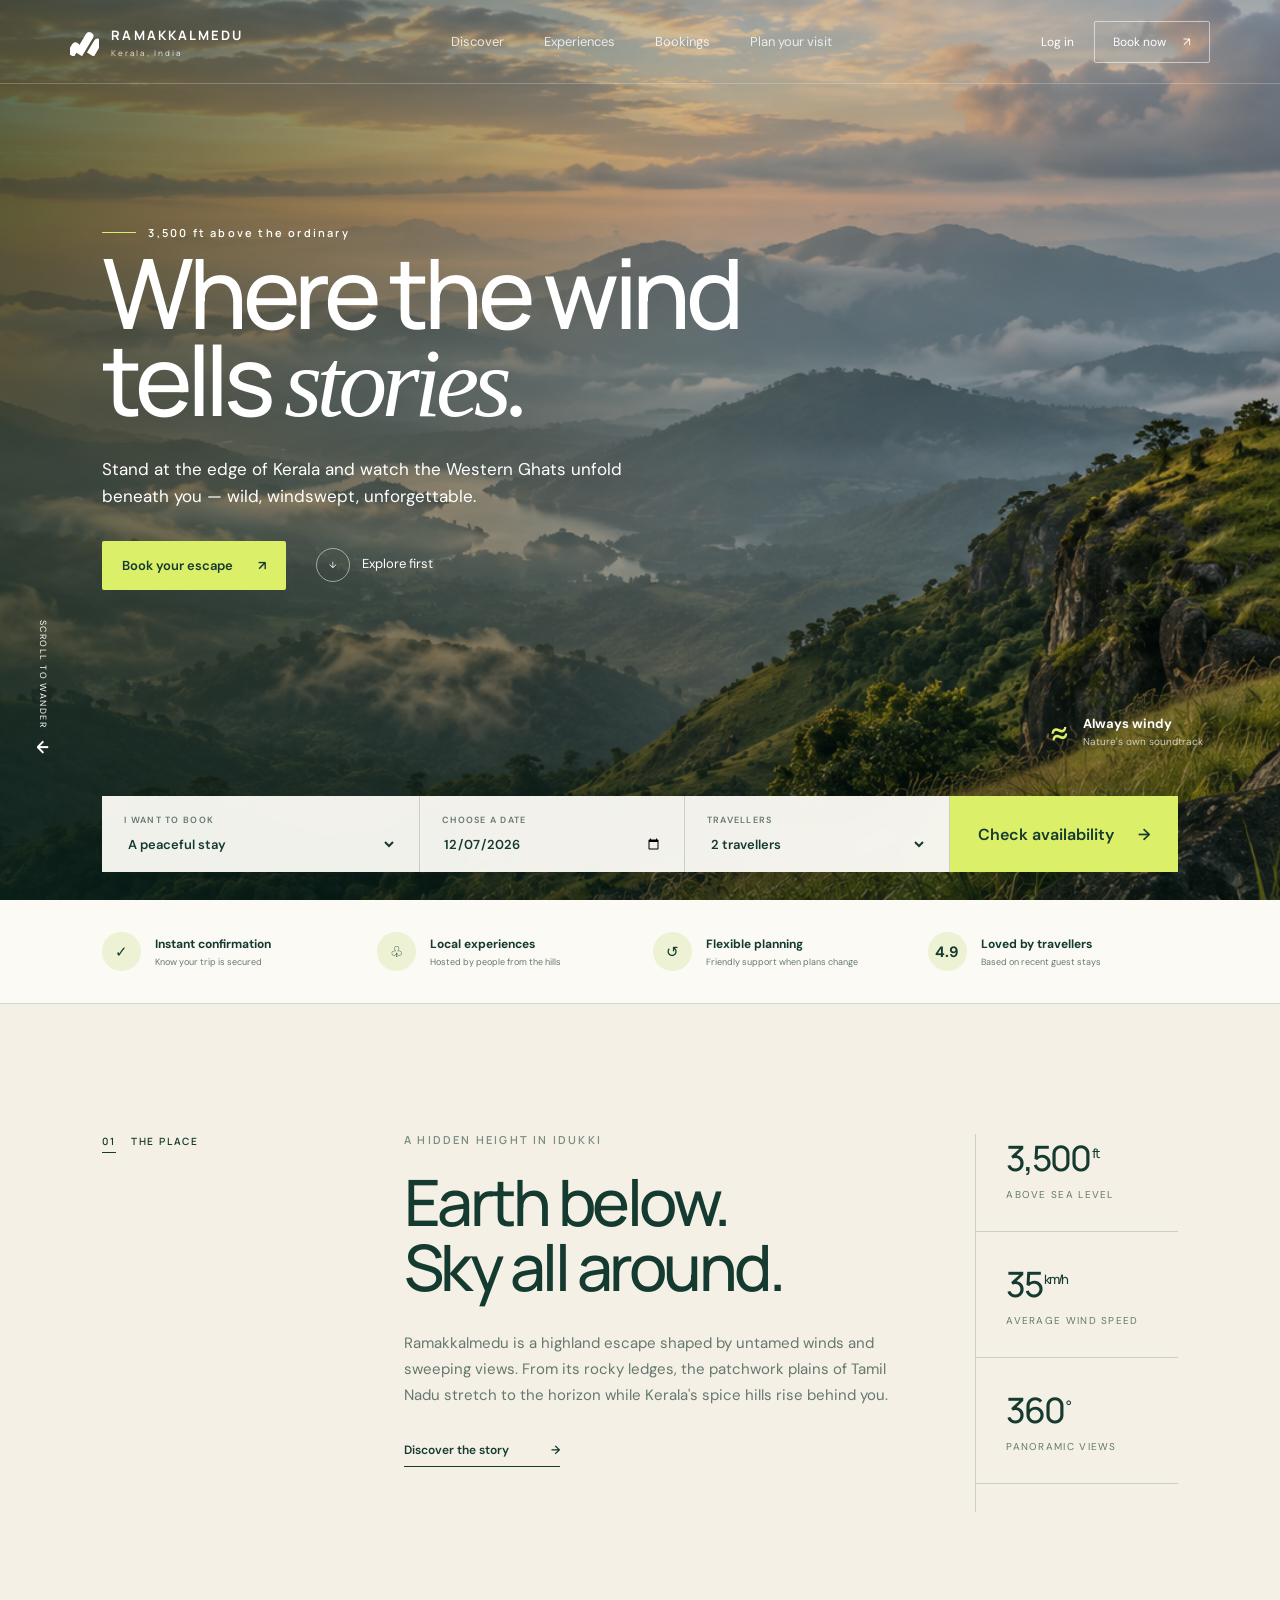
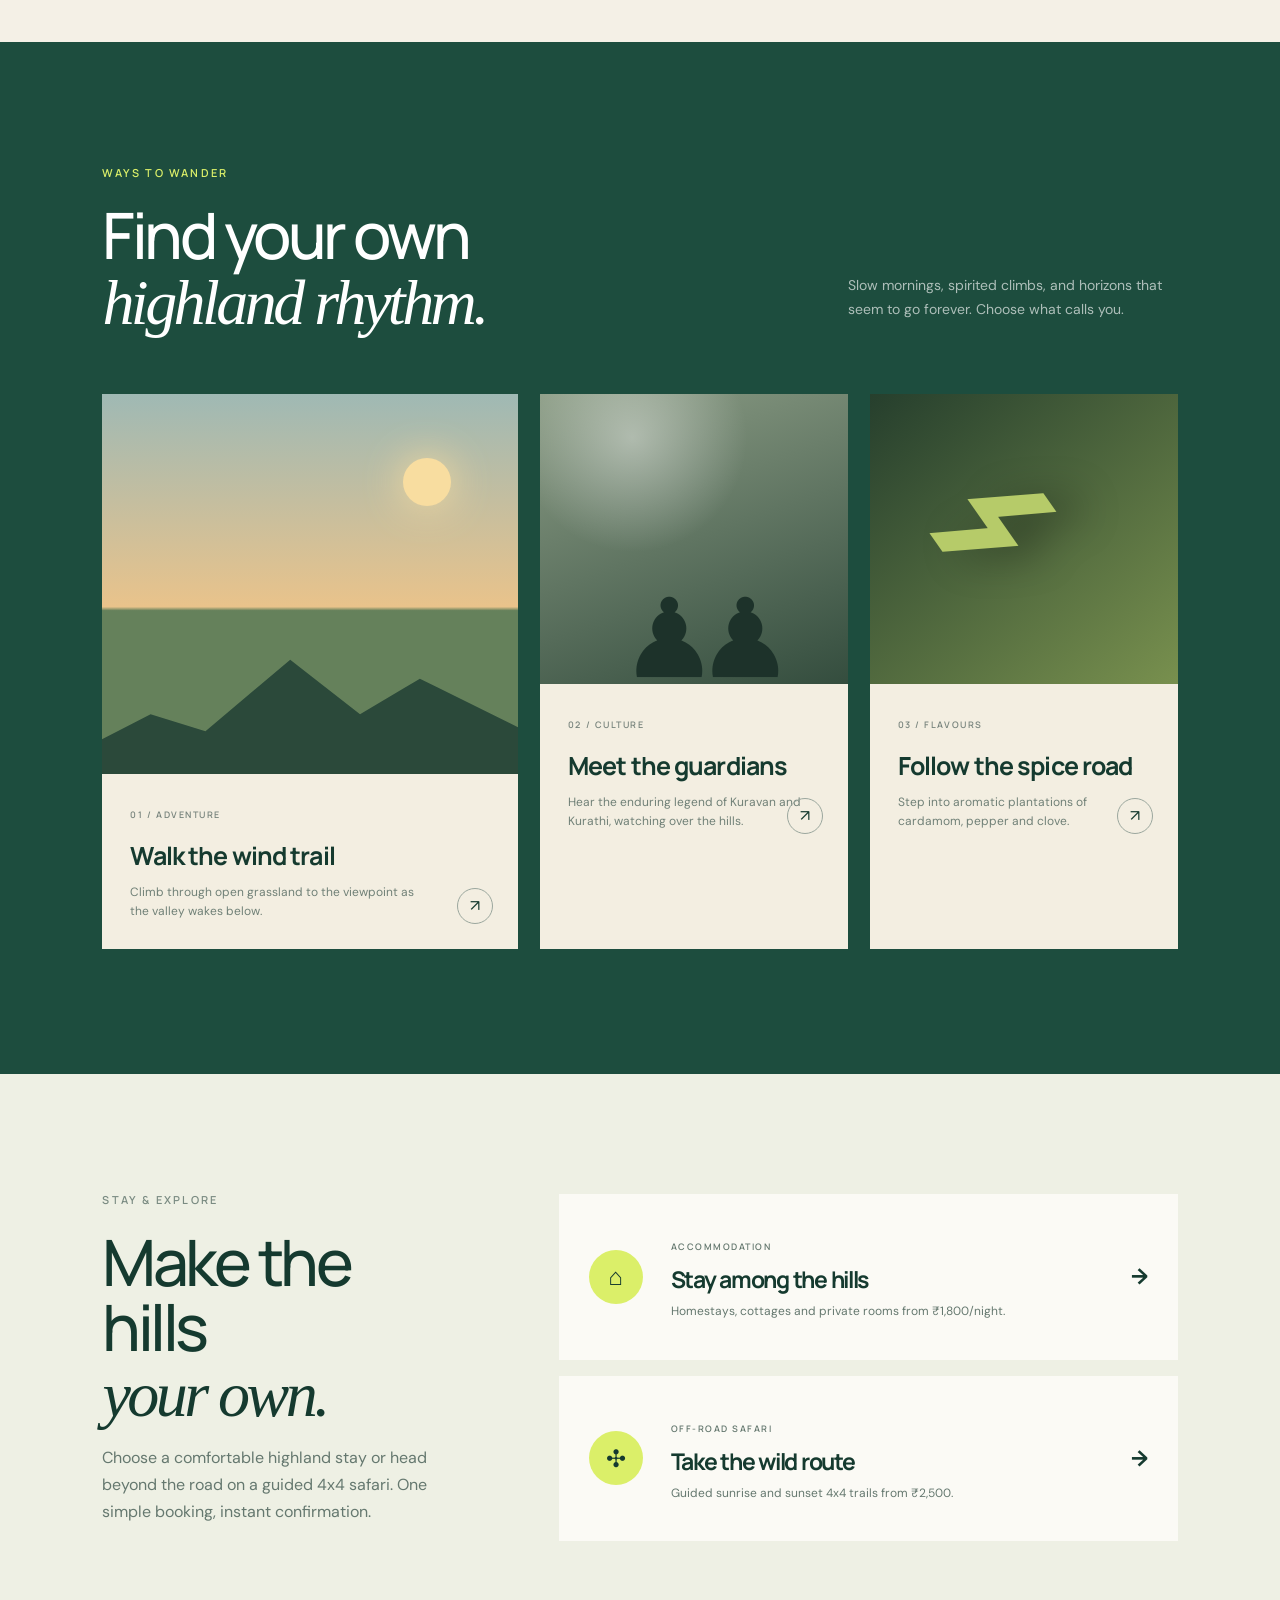
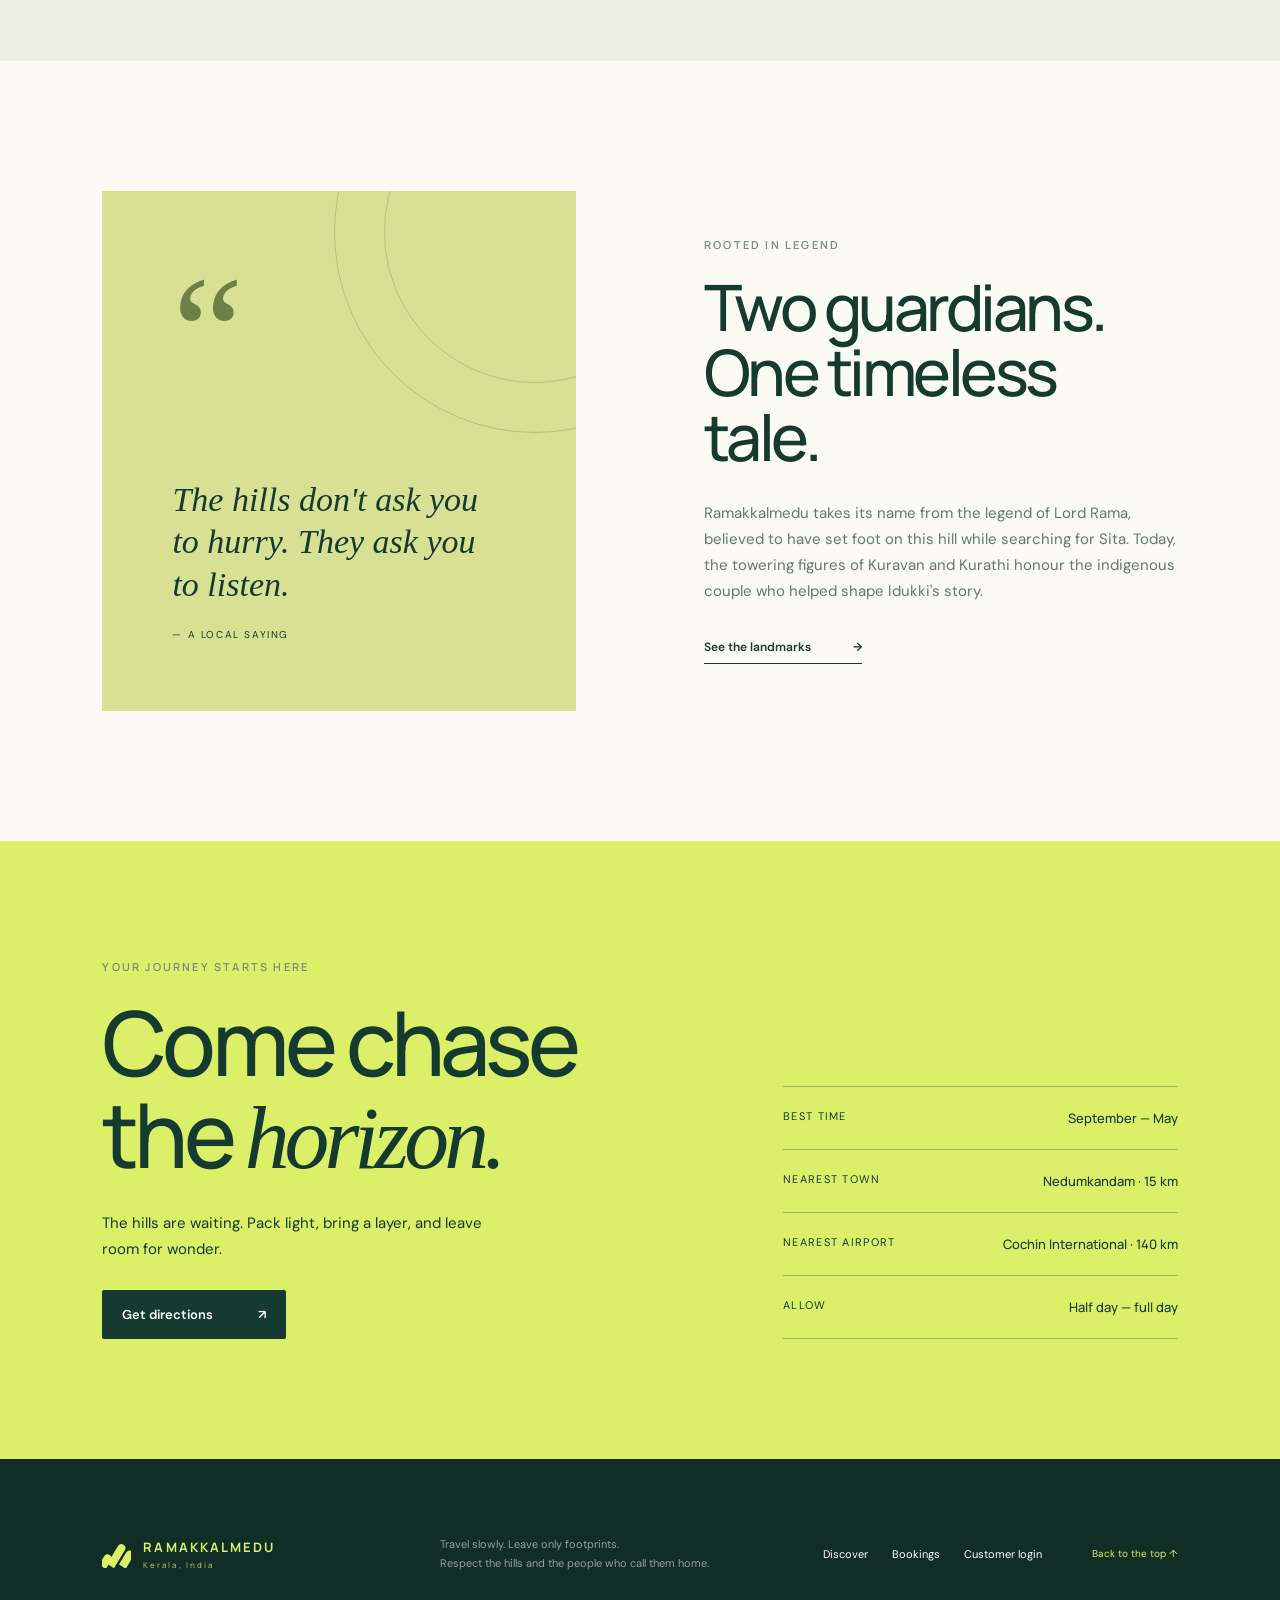
==== commit 872318f0: "new UI change" ====
--- a/index.html
+++ b/index.html
@@ -35,8 +35,8 @@
         <h1 id="hero-title">Where the wind<br />tells <em>stories.</em></h1>
         <p class="hero-copy">Stand at the edge of Kerala and watch the Western Ghats unfold beneath you — wild, windswept, unforgettable.</p>
         <div class="hero-actions">
-          <a class="button button-light" href="#discover">Start exploring <span>↘</span></a>
-          <a class="text-link" href="#story"><span class="play">▶</span> Feel the place</a>
+          <a class="button button-light" href="booking.html">Book your escape <span>↗</span></a>
+          <a class="text-link" href="#discover"><span class="play">↓</span> Explore first</a>
         </div>
       </div>
       <div class="weather-card" aria-label="Current destination conditions">
@@ -44,6 +44,19 @@
         <div><strong>Always windy</strong><small>Nature's own soundtrack</small></div>
       </div>
       <a class="scroll-cue" href="#discover"><span>Scroll to wander</span><b>↓</b></a>
+      <form class="quick-book" id="quick-book" aria-label="Quick booking search">
+        <div class="quick-field"><label for="quick-type">I want to book</label><select id="quick-type"><option value="stay">A peaceful stay</option><option value="safari">An off-road safari</option></select></div>
+        <div class="quick-field"><label for="quick-date">Choose a date</label><input id="quick-date" type="date" required /></div>
+        <div class="quick-field"><label for="quick-guests">Travellers</label><select id="quick-guests"><option>1 traveller</option><option selected>2 travellers</option><option>3 travellers</option><option>4+ travellers</option></select></div>
+        <button type="submit">Check availability <span>→</span></button>
+      </form>
+    </section>
+
+    <section class="trust-strip" aria-label="Booking benefits">
+      <div><span>✓</span><p><strong>Instant confirmation</strong><small>Know your trip is secured</small></p></div>
+      <div><span>♧</span><p><strong>Local experiences</strong><small>Hosted by people from the hills</small></p></div>
+      <div><span>↺</span><p><strong>Flexible planning</strong><small>Friendly support when plans change</small></p></div>
+      <div class="guest-love"><b>4.9</b><p><strong>Loved by travellers</strong><small>Based on recent guest stays</small></p></div>
     </section>
 
     <section class="intro section" id="discover">
@@ -134,6 +147,7 @@
     <div class="footer-links"><a href="#discover">Discover</a><a href="booking.html">Bookings</a><a href="login.html">Customer login</a></div>
     <a class="back-top" href="#top">Back to the top ↑</a>
   </footer>
+  <a class="mobile-book" href="booking.html"><span>Plan your escape</span><b>Book now →</b></a>
   <script src="script.js"></script>
 </body>
 </html>
--- a/styles.css
+++ b/styles.css
@@ -5,4 +5,7 @@
 .header-actions{display:flex;align-items:center;gap:20px}.login-link{font-size:12px}.book-section{padding:120px 8vw;background:#eef0e4;display:grid;grid-template-columns:.8fr 1.4fr;gap:8vw}.book-intro h2{font-size:clamp(45px,5vw,74px);line-height:1.02;font-weight:500}.book-intro>p:last-child{color:var(--muted);line-height:1.7;max-width:430px}.book-options{display:grid;gap:16px}.book-option{background:var(--paper);padding:30px;display:grid;grid-template-columns:60px 1fr auto;gap:22px;align-items:center;transition:transform .25s,box-shadow .25s}.book-option:hover{transform:translateY(-4px);box-shadow:0 18px 40px rgba(21,58,47,.09)}.book-icon{width:54px;height:54px;border-radius:50%;background:var(--lime);display:grid;place-items:center;font-size:24px}.book-option small{font:600 9px Manrope;letter-spacing:.17em;color:var(--muted)}.book-option h3{font-size:23px;margin:8px 0}.book-option p{font-size:12px;color:var(--muted);margin:0}.book-option b{font-size:22px}
 @media(max-width:900px){.header-actions{margin-left:auto;margin-right:15px}.login-link{display:none}.book-section{grid-template-columns:1fr}.site-header.open .header-actions{display:none}}
 @media(max-width:600px){.book-section{padding:90px 24px}.book-option{grid-template-columns:48px 1fr;padding:22px}.book-icon{width:44px;height:44px}.book-option b{display:none}}
+.quick-book{position:absolute;z-index:4;left:8%;right:8%;bottom:28px;background:rgba(251,250,245,.96);color:var(--ink);display:grid;grid-template-columns:1.2fr 1fr 1fr auto;box-shadow:0 15px 55px rgba(5,28,24,.2);backdrop-filter:blur(12px)}.quick-field{padding:18px 22px;border-right:1px solid var(--line)}.quick-field label{display:block;font-size:9px;font-weight:600;letter-spacing:.14em;text-transform:uppercase;color:var(--muted);margin-bottom:7px}.quick-field select,.quick-field input{width:100%;border:0;background:transparent;color:var(--ink);font:600 13px "DM Sans";outline:none}.quick-book button{border:0;background:var(--lime);color:var(--ink);padding:0 28px;font-weight:600;cursor:pointer}.quick-book button span{margin-left:20px}.trust-strip{padding:32px 8vw;background:var(--paper);display:grid;grid-template-columns:repeat(4,1fr);gap:25px;border-bottom:1px solid var(--line)}.trust-strip>div{display:flex;align-items:center;gap:14px}.trust-strip>div>span,.guest-love>b{width:39px;height:39px;border-radius:50%;background:#edf2d4;display:grid;place-items:center;font-size:15px}.trust-strip p{margin:0}.trust-strip strong,.trust-strip small{display:block}.trust-strip strong{font-size:12px}.trust-strip small{font-size:9px;color:var(--muted);margin-top:4px}.mobile-book{display:none}.button,.header-cta,.quick-book button,.book-option,.card-content>a{transition:transform .2s,background .2s,box-shadow .2s}.button:hover,.header-cta:hover,.quick-book button:hover{transform:translateY(-2px);box-shadow:0 10px 24px rgba(8,40,32,.18)}.experience-card{transition:transform .3s,box-shadow .3s}.experience-card:hover{transform:translateY(-7px);box-shadow:0 20px 45px rgba(4,25,20,.23)}a:focus-visible,button:focus-visible,input:focus-visible,select:focus-visible{outline:3px solid #f3b94b;outline-offset:3px}.hero{padding-bottom:90px}.weather-card,.scroll-cue{bottom:145px}
+@media(max-width:900px){.quick-book{left:22px;right:22px;grid-template-columns:1fr 1fr}.quick-book button{min-height:58px}.trust-strip{grid-template-columns:1fr 1fr}.hero{padding-bottom:140px}.weather-card{bottom:185px}}
+@media(max-width:600px){body{padding-bottom:68px}.quick-book{display:none}.trust-strip{grid-template-columns:1fr 1fr;padding:28px 24px;gap:24px 14px}.trust-strip>div{align-items:flex-start}.trust-strip small{line-height:1.4}.mobile-book{position:fixed;z-index:30;display:flex;align-items:center;justify-content:space-between;left:0;right:0;bottom:0;background:var(--lime);color:var(--ink);padding:15px 22px;box-shadow:0 -8px 30px rgba(8,40,32,.16);font-size:11px}.mobile-book b{font-size:13px}.hero{padding-bottom:0}.weather-card{bottom:58px}}
 @media(prefers-reduced-motion:reduce){html{scroll-behavior:auto}.reveal{opacity:1;transform:none;transition:none}}
